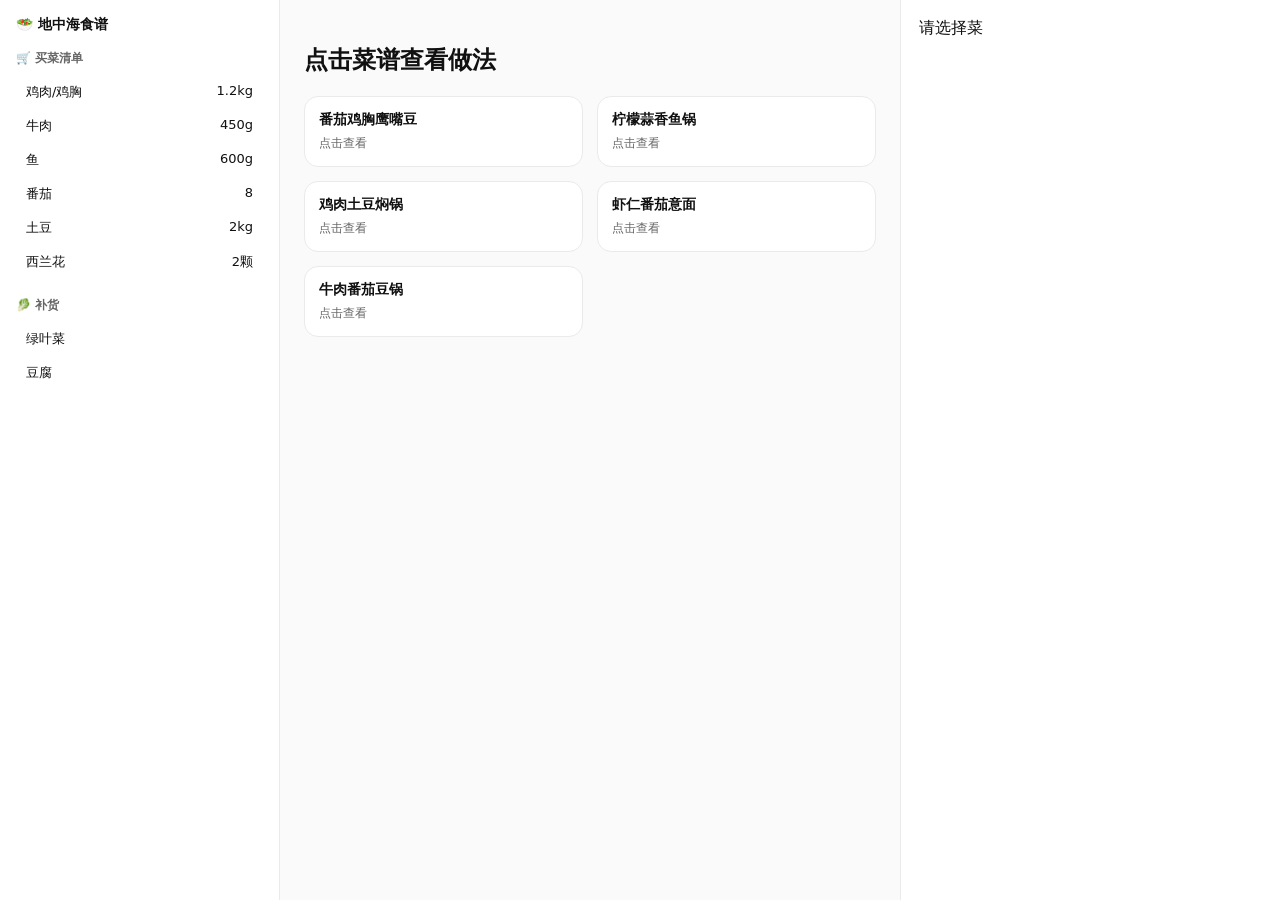
==== meal-plan/index.html @ 196e253c "deploy mediterranean meal planner (geist style) to pages" ====
<!doctype html>
<html lang="zh">
<head>
<meta charset="utf-8"/>
<meta name="viewport" content="width=device-width,initial-scale=1"/>
<title>地中海饮食一周食谱（孕妇版）</title>
<style>
:root{
  --bg:#fafafa;
  --card:#ffffff;
  --text:#111;
  --muted:#666;
  --line:#eaeaea;
  --soft:#f5f5f5;
  font-family: ui-sans-serif, system-ui, -apple-system, "Geist", "PingFang SC";
}
body{margin:0;background:var(--bg);color:var(--text);}
.app{display:grid;grid-template-columns:280px 1fr 380px;height:100vh;}
.sidebar{border-right:1px solid var(--line);padding:16px;overflow:auto;background:#fff;}
.logo{font-weight:700;font-size:14px;margin-bottom:16px;}
.section{margin-bottom:18px;}
.section h3{font-size:12px;color:var(--muted);margin:12px 0 8px;}
.item{padding:8px 10px;border-radius:10px;cursor:pointer;font-size:13px;display:flex;justify-content:space-between;}
.item:hover{background:var(--soft);}
.main{padding:24px;overflow:auto;}
.grid{display:grid;grid-template-columns:repeat(auto-fill,minmax(260px,1fr));gap:14px;}
.card{background:var(--card);border:1px solid var(--line);border-radius:14px;padding:14px;cursor:pointer;}
.card:hover{box-shadow:0 8px 30px rgba(0,0,0,.06);}
.title{font-weight:600;font-size:14px;}
.sub{font-size:12px;color:var(--muted);margin-top:6px;}
.panel{border-left:1px solid var(--line);background:#fff;padding:18px;overflow:auto;}
.badge{font-size:11px;background:var(--soft);padding:4px 8px;border-radius:999px;display:inline-block;margin-bottom:10px;}
.step{font-size:13px;margin:6px 0;line-height:1.6;}
@media(max-width:1100px){.app{grid-template-columns:1fr}.panel{display:none}}
</style>
</head>
<body>
<div class="app">
<aside class="sidebar">
<div class="logo">🥗 地中海食谱</div>
<div class="section">
<h3>🛒 买菜清单</h3>
<div class="item">鸡肉/鸡胸 <span>1.2kg</span></div>
<div class="item">牛肉 <span>450g</span></div>
<div class="item">鱼 <span>600g</span></div>
<div class="item">番茄 <span>8</span></div>
<div class="item">土豆 <span>2kg</span></div>
<div class="item">西兰花 <span>2颗</span></div>
</div>
<div class="section">
<h3>🥬 补货</h3>
<div class="item">绿叶菜</div>
<div class="item">豆腐</div>
</div>
</aside>
<main class="main">
<h2>点击菜谱查看做法</h2>
<div class="grid" id="grid"></div>
</main>
<aside class="panel" id="panel">请选择菜</aside>
</div>
<script>
const recipes=[
{t:"番茄鸡胸鹰嘴豆",s:["鸡胸切块+腌制","炒蒜+鸡肉","加番茄炒汁","加豆类煮熟"]},
{t:"柠檬蒜香鱼锅",s:["土豆先煮","鱼煎/焖","加柠檬汁","调味"]},
{t:"鸡肉土豆焖锅",s:["鸡肉炒白","加土豆","加水焖10分钟","收汁"]},
{t:"虾仁番茄意面",s:["煮意面","番茄炒汁","虾仁煮熟","混合翻炒"]},
{t:"牛肉番茄豆锅",s:["牛肉炒变色","番茄炒汁","加豆类","煮5分钟"]}
];
const grid=document.getElementById('grid');
const panel=document.getElementById('panel');
function render(){recipes.forEach((r,i)=>{const d=document.createElement('div');d.className='card';d.innerHTML=`<div class='title'>${r.t}</div><div class='sub'>点击查看</div>`;d.onclick=()=>show(i);grid.appendChild(d);});}
function show(i){const r=recipes[i];panel.innerHTML=`<div class='badge'>步骤</div><h2>${r.t}</h2>${r.s.map(x=>`<div class='step'>• ${x}</div>`).join('')}`;}
render();
</script>
</body>
</html>
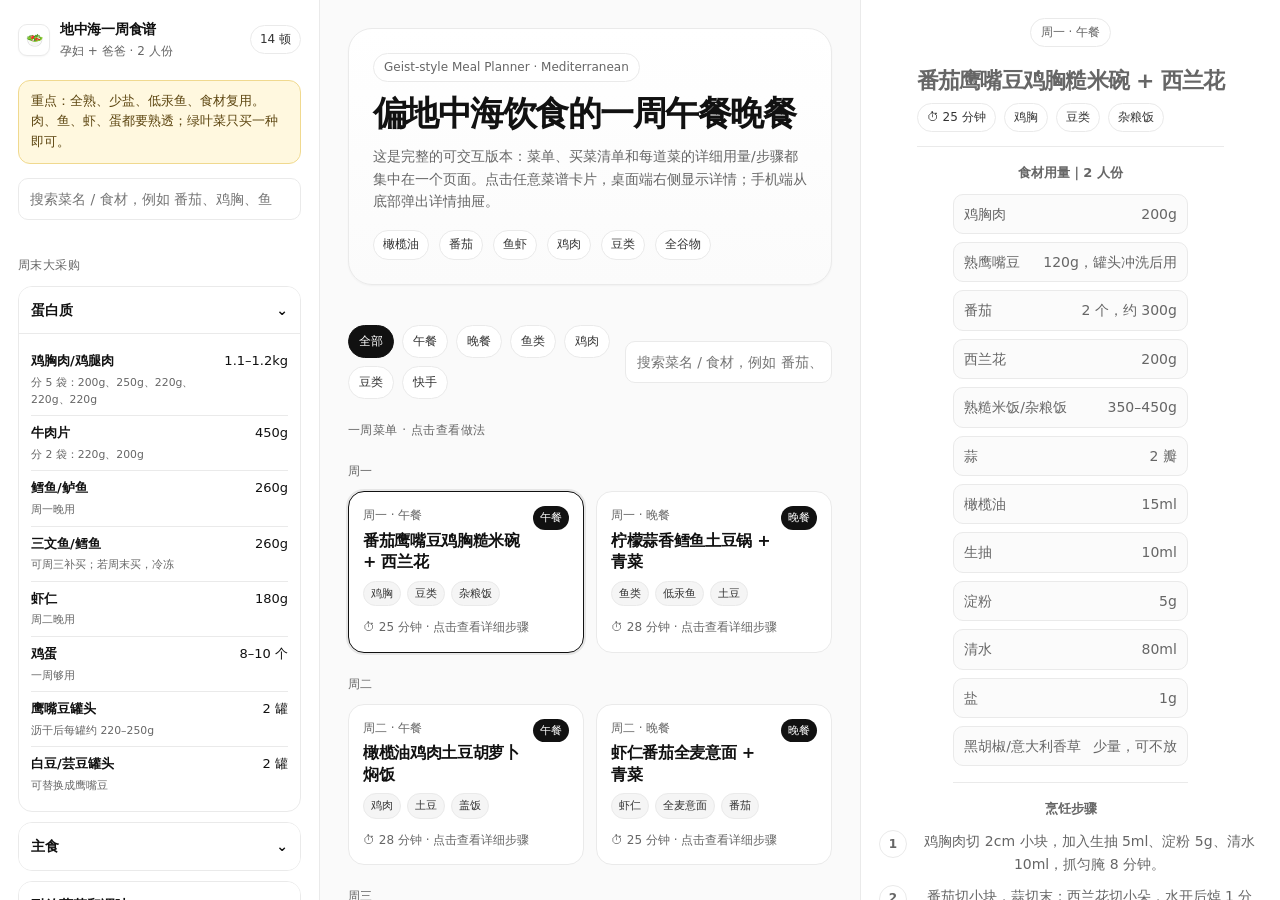
==== commit 9d86d984: "replace simplified page with complete responsive mediterranean meal planner" ====
--- a/meal-plan/index.html
+++ b/meal-plan/index.html
@@ -1,77 +1,92 @@
 <!doctype html>
-<html lang="zh">
+<html lang='zh-CN'>
 <head>
-<meta charset="utf-8"/>
-<meta name="viewport" content="width=device-width,initial-scale=1"/>
-<title>地中海饮食一周食谱（孕妇版）</title>
-<style>
-:root{
-  --bg:#fafafa;
-  --card:#ffffff;
-  --text:#111;
-  --muted:#666;
-  --line:#eaeaea;
-  --soft:#f5f5f5;
-  font-family: ui-sans-serif, system-ui, -apple-system, "Geist", "PingFang SC";
-}
-body{margin:0;background:var(--bg);color:var(--text);}
-.app{display:grid;grid-template-columns:280px 1fr 380px;height:100vh;}
-.sidebar{border-right:1px solid var(--line);padding:16px;overflow:auto;background:#fff;}
-.logo{font-weight:700;font-size:14px;margin-bottom:16px;}
-.section{margin-bottom:18px;}
-.section h3{font-size:12px;color:var(--muted);margin:12px 0 8px;}
-.item{padding:8px 10px;border-radius:10px;cursor:pointer;font-size:13px;display:flex;justify-content:space-between;}
-.item:hover{background:var(--soft);}
-.main{padding:24px;overflow:auto;}
-.grid{display:grid;grid-template-columns:repeat(auto-fill,minmax(260px,1fr));gap:14px;}
-.card{background:var(--card);border:1px solid var(--line);border-radius:14px;padding:14px;cursor:pointer;}
-.card:hover{box-shadow:0 8px 30px rgba(0,0,0,.06);}
-.title{font-weight:600;font-size:14px;}
-.sub{font-size:12px;color:var(--muted);margin-top:6px;}
-.panel{border-left:1px solid var(--line);background:#fff;padding:18px;overflow:auto;}
-.badge{font-size:11px;background:var(--soft);padding:4px 8px;border-radius:999px;display:inline-block;margin-bottom:10px;}
-.step{font-size:13px;margin:6px 0;line-height:1.6;}
-@media(max-width:1100px){.app{grid-template-columns:1fr}.panel{display:none}}
-</style>
+  <meta charset='utf-8'>
+  <meta name='viewport' content='width=device-width, initial-scale=1, viewport-fit=cover'>
+  <meta name='theme-color' content='#fafafa'>
+  <title>地中海饮食一周食谱｜孕妇 + 爸爸</title>
+  <link rel='stylesheet' href='./styles.css'>
 </head>
 <body>
-<div class="app">
-<aside class="sidebar">
-<div class="logo">🥗 地中海食谱</div>
-<div class="section">
-<h3>🛒 买菜清单</h3>
-<div class="item">鸡肉/鸡胸 <span>1.2kg</span></div>
-<div class="item">牛肉 <span>450g</span></div>
-<div class="item">鱼 <span>600g</span></div>
-<div class="item">番茄 <span>8</span></div>
-<div class="item">土豆 <span>2kg</span></div>
-<div class="item">西兰花 <span>2颗</span></div>
-</div>
-<div class="section">
-<h3>🥬 补货</h3>
-<div class="item">绿叶菜</div>
-<div class="item">豆腐</div>
-</div>
-</aside>
-<main class="main">
-<h2>点击菜谱查看做法</h2>
-<div class="grid" id="grid"></div>
-</main>
-<aside class="panel" id="panel">请选择菜</aside>
-</div>
-<script>
-const recipes=[
-{t:"番茄鸡胸鹰嘴豆",s:["鸡胸切块+腌制","炒蒜+鸡肉","加番茄炒汁","加豆类煮熟"]},
-{t:"柠檬蒜香鱼锅",s:["土豆先煮","鱼煎/焖","加柠檬汁","调味"]},
-{t:"鸡肉土豆焖锅",s:["鸡肉炒白","加土豆","加水焖10分钟","收汁"]},
-{t:"虾仁番茄意面",s:["煮意面","番茄炒汁","虾仁煮熟","混合翻炒"]},
-{t:"牛肉番茄豆锅",s:["牛肉炒变色","番茄炒汁","加豆类","煮5分钟"]}
-];
-const grid=document.getElementById('grid');
-const panel=document.getElementById('panel');
-function render(){recipes.forEach((r,i)=>{const d=document.createElement('div');d.className='card';d.innerHTML=`<div class='title'>${r.t}</div><div class='sub'>点击查看</div>`;d.onclick=()=>show(i);grid.appendChild(d);});}
-function show(i){const r=recipes[i];panel.innerHTML=`<div class='badge'>步骤</div><h2>${r.t}</h2>${r.s.map(x=>`<div class='step'>• ${x}</div>`).join('')}`;}
-render();
-</script>
+  <div class='mobile-bar' id='mobileTabs'></div>
+
+  <div class='app-shell'>
+    <aside class='sidebar'>
+      <div class='brand'>
+        <div style='display:flex;gap:10px;align-items:center'>
+          <div class='brand-mark'>🥗</div>
+          <div>
+            <div class='brand-title'>地中海一周食谱</div>
+            <div class='brand-sub'>孕妇 + 爸爸 · 2 人份</div>
+          </div>
+        </div>
+        <span class='pill'>14 顿</span>
+      </div>
+
+      <div class='note' style='margin-bottom:14px'>
+        重点：全熟、少盐、低汞鱼、食材复用。肉、鱼、虾、蛋都要熟透；绿叶菜只买一种即可。
+      </div>
+
+      <input id='mobileSearch' class='search' style='width:100%;margin:0 0 14px' placeholder='搜索菜名 / 食材，例如 番茄、鸡胸、鱼'>
+
+      <div class='section-title'>周末大采购</div>
+      <div id='weekendShopping'></div>
+
+      <div class='section-title'>周三晚 / 周四早补货</div>
+      <div id='midweekShopping'></div>
+
+      <div style='display:flex;gap:8px;flex-wrap:wrap;margin-top:14px'>
+        <button class='btn' id='copyBtn' type='button'>复制买菜清单</button>
+        <button class='btn' id='printBtn' type='button'>打印</button>
+      </div>
+    </aside>
+
+    <main class='main'>
+      <section class='hero'>
+        <div class='hero-card'>
+          <div class='kicker'>Geist-style Meal Planner · Mediterranean</div>
+          <h1>偏地中海饮食的一周午餐晚餐</h1>
+          <p>
+            这是完整的可交互版本：菜单、买菜清单和每道菜的详细用量/步骤都集中在一个页面。点击任意菜谱卡片，桌面端右侧显示详情；手机端从底部弹出详情抽屉。
+          </p>
+          <div class='hero-actions'>
+            <span class='pill'>橄榄油</span>
+            <span class='pill'>番茄</span>
+            <span class='pill'>鱼虾</span>
+            <span class='pill'>鸡肉</span>
+            <span class='pill'>豆类</span>
+            <span class='pill'>全谷物</span>
+          </div>
+        </div>
+      </section>
+
+      <section class='content'>
+        <div class='toolbar'>
+          <div class='tabs' id='desktopTabs'></div>
+          <input id='search' class='search' placeholder='搜索菜名 / 食材，例如 番茄、鸡胸、鱼'>
+        </div>
+
+        <div class='section-title'>一周菜单 · 点击查看做法</div>
+        <div id='recipeList'></div>
+      </section>
+    </main>
+
+    <aside class='panel'>
+      <div id='detail' class='panel-empty'>
+        <div>
+          <div style='font-size:28px'>🍽️</div>
+          <p>请选择一道菜查看详细步骤</p>
+        </div>
+      </div>
+    </aside>
+  </div>
+
+  <div id='scrim' class='scrim'></div>
+  <aside id='drawer' class='drawer'>
+    <button id='closeDrawer' class='drawer-close' type='button'>×</button>
+    <div id='drawerBody'></div>
+  </aside>
+
+  <script src='./app.js'></script>
 </body>
 </html>
--- a/meal-plan/styles.css
+++ b/meal-plan/styles.css
@@ -0,0 +1,30 @@
+:root{
+  color-scheme:light;
+  --bg:#fafafa;
+  --surface:#fff;
+  --surface-2:#f5f5f5;
+  --text:#111;
+  --muted:#666;
+  --muted-2:#8a8a8a;
+  --border:#eaeaea;
+  --border-strong:#d8d8d8;
+  --shadow:0 12px 40px rgba(0,0,0,.08);
+  --radius:16px;
+  --radius-sm:10px;
+  --max:1220px;
+  font-family:Geist,ui-sans-serif,system-ui,-apple-system,BlinkMacSystemFont,'Segoe UI','PingFang SC','Hiragino Sans GB','Microsoft YaHei',Arial,sans-serif;
+}
+*{box-sizing:border-box}
+html{scroll-behavior:smooth}
+body{margin:0;background:var(--bg);color:var(--text);font-size:14px;line-height:1.6;-webkit-font-smoothing:antialiased}
+button,input{font:inherit;color:inherit}
+button{cursor:pointer}
+.app-shell{min-height:100vh;display:grid;grid-template-columns:320px minmax(0,1fr) 420px;background:var(--bg)}
+.sidebar{height:100vh;position:sticky;top:0;overflow:auto;border-right:1px solid var(--border);background:rgba(255,255,255,.92);backdrop-filter:saturate(180%) blur(18px);padding:18px}
+.brand{display:flex;align-items:center;justify-content:space-between;gap:12px;margin-bottom:18px}
+.brand-mark{width:32px;height:32px;border:1px solid var(--border);border-radius:9px;display:grid;place-items:center;background:#fff;box-shadow:0 1px 2px rgba(0,0,0,.04)}
+.brand-title{font-weight:650;letter-spacing:-.02em}.brand-sub{font-size:12px;color:var(--muted);margin-top:2px}.pill{display:inline-flex;align-items:center;gap:6px;border:1px solid var(--border);background:#fff;border-radius:999px;padding:4px 9px;font-size:12px;color:#333;white-space:nowrap}.hero{max-width:var(--max);margin:0 auto;padding:28px 28px 10px}.hero-card{background:linear-gradient(180deg,#fff,#fbfbfb);border:1px solid var(--border);border-radius:24px;padding:24px;box-shadow:0 1px 2px rgba(0,0,0,.04)}
+.kicker{display:inline-flex;gap:8px;align-items:center;color:var(--muted);font-size:12px;border:1px solid var(--border);background:#fff;border-radius:999px;padding:4px 10px;margin-bottom:12px}.hero h1{margin:0;font-size:34px;line-height:1.15;letter-spacing:-.045em}.hero p{max-width:820px;color:var(--muted);margin:12px 0 0}.hero-actions{display:flex;gap:10px;flex-wrap:wrap;margin-top:18px}.btn{border:1px solid var(--border);border-radius:10px;background:#fff;padding:8px 12px;font-weight:560;transition:.15s ease}.btn:hover{border-color:var(--border-strong);transform:translateY(-1px)}.btn.primary{background:#111;color:#fff;border-color:#111}.btn.ghost{background:transparent}.main{min-width:0;overflow:auto;height:100vh}.content{max-width:var(--max);margin:0 auto;padding:12px 28px 60px}.toolbar{display:flex;align-items:center;justify-content:space-between;gap:12px;margin:18px 0 14px}.search{width:280px;border:1px solid var(--border);background:#fff;border-radius:10px;padding:9px 11px;outline:none}.search:focus{border-color:#111;box-shadow:0 0 0 3px rgba(0,0,0,.08)}.tabs{display:flex;gap:8px;flex-wrap:wrap}.tab{border:1px solid var(--border);background:#fff;color:#333;border-radius:999px;padding:6px 10px;font-size:12px}.tab.active{background:#111;color:#fff;border-color:#111}.section-title{font-size:12px;letter-spacing:.04em;text-transform:uppercase;color:var(--muted);margin:22px 0 10px}.menu-grid{display:grid;grid-template-columns:repeat(2,minmax(0,1fr));gap:12px}.recipe-card{border:1px solid var(--border);background:#fff;border-radius:var(--radius);padding:14px;text-align:left;transition:.16s ease;min-height:138px;display:flex;flex-direction:column;justify-content:space-between}.recipe-card:hover{border-color:#cfcfcf;box-shadow:0 10px 30px rgba(0,0,0,.06);transform:translateY(-2px)}.recipe-card.active{border-color:#111;box-shadow:0 0 0 2px rgba(0,0,0,.08)}.recipe-top{display:flex;justify-content:space-between;gap:10px;align-items:flex-start}.day{font-size:12px;color:var(--muted)}.recipe-name{font-size:16px;line-height:1.35;font-weight:650;letter-spacing:-.02em;margin:4px 0 8px}.meta-row{display:flex;gap:6px;flex-wrap:wrap}.tag{font-size:11px;color:#333;background:var(--surface-2);border:1px solid var(--border);border-radius:999px;padding:3px 7px}.meal-badge{font-size:11px;color:#fff;background:#111;border-radius:999px;padding:3px 7px;white-space:nowrap}.hint{color:var(--muted);font-size:12px;margin-top:12px}.panel{height:100vh;position:sticky;top:0;overflow:auto;background:#fff;border-left:1px solid var(--border);padding:18px}.panel-empty{height:100%;display:grid;place-items:center;text-align:center;color:var(--muted)}.detail-header{padding-bottom:14px;border-bottom:1px solid var(--border)}.detail-header h2{margin:8px 0 8px;font-size:22px;line-height:1.25;letter-spacing:-.035em}.detail-meta{display:flex;gap:8px;flex-wrap:wrap}.detail-block{padding:16px 0;border-bottom:1px solid var(--border)}.detail-block h3{font-size:13px;margin:0 0 10px}.ingredients{display:grid;gap:8px}.ingredient{display:flex;align-items:flex-start;justify-content:space-between;gap:12px;border:1px solid var(--border);background:#fbfbfb;border-radius:10px;padding:8px 10px}.ingredient span:last-child{color:var(--muted);white-space:nowrap}.steps{counter-reset:step;display:grid;gap:10px}.step{display:grid;grid-template-columns:28px 1fr;gap:10px;align-items:start}.step::before{counter-increment:step;content:counter(step);width:26px;height:26px;border:1px solid var(--border);border-radius:50%;display:grid;place-items:center;background:#fff;font-size:12px;font-weight:650}.note{border:1px solid #f0d98f;background:#fff8df;color:#5d4611;border-radius:12px;padding:10px 12px;font-size:13px}.shopping-group{border:1px solid var(--border);border-radius:14px;background:#fff;margin-bottom:10px;overflow:hidden}.shopping-head{width:100%;border:0;background:#fff;padding:12px 12px;display:flex;justify-content:space-between;align-items:center;font-weight:650;text-align:left}.shopping-body{display:none;border-top:1px solid var(--border);padding:10px 12px}.shopping-group.open .shopping-body{display:block}.shopping-item{display:grid;grid-template-columns:1fr auto;gap:10px;padding:7px 0;border-bottom:1px solid var(--border);font-size:13px}.shopping-item:last-child{border-bottom:0}.shopping-item small{display:block;color:var(--muted);margin-top:2px}.mobile-bar{display:none}.scrim{display:none}.drawer{display:none}
+@media(max-width:1180px){.app-shell{grid-template-columns:300px minmax(0,1fr)}.panel{display:none}.menu-grid{grid-template-columns:repeat(2,minmax(0,1fr))}.drawer{display:block;position:fixed;left:0;right:0;bottom:0;max-height:86vh;background:#fff;border-radius:22px 22px 0 0;box-shadow:0 -18px 60px rgba(0,0,0,.18);transform:translateY(105%);transition:.22s ease;z-index:60;overflow:auto;padding:16px 18px 28px}.drawer.open{transform:translateY(0)}.scrim{display:block;position:fixed;inset:0;background:rgba(0,0,0,.32);opacity:0;pointer-events:none;transition:.2s ease;z-index:50}.scrim.open{opacity:1;pointer-events:auto}.drawer-close{position:sticky;top:0;float:right;border:1px solid var(--border);background:#fff;border-radius:999px;width:32px;height:32px;z-index:3}}
+@media(max-width:820px){body{font-size:13px}.app-shell{display:block}.sidebar{position:relative;height:auto;border-right:0;border-bottom:1px solid var(--border);padding:12px;background:#fff}.brand{margin-bottom:10px}.mobile-bar{display:flex;position:sticky;top:0;z-index:30;background:rgba(250,250,250,.9);backdrop-filter:saturate(180%) blur(14px);border-bottom:1px solid var(--border);padding:10px 12px;gap:8px;overflow:auto}.mobile-bar .tab{flex:0 0 auto}.hero{padding:16px 12px 8px}.hero-card{border-radius:18px;padding:18px}.hero h1{font-size:26px}.hero-actions{display:none}.content{padding:8px 12px 96px}.toolbar{display:block}.toolbar .tabs{display:none}.search{width:100%;margin-top:10px}.menu-grid{grid-template-columns:1fr}.recipe-card{min-height:auto;padding:13px}.recipe-name{font-size:15px}.section-title{margin-top:16px}.shopping-group{margin-bottom:8px}.shopping-body{max-height:220px;overflow:auto}.drawer{max-height:88vh;padding:14px 14px 28px}.detail-header h2{font-size:20px}.ingredient{font-size:13px}.step{grid-template-columns:26px 1fr}.main{height:auto;overflow:visible}}
+@media(max-width:420px){.hero h1{font-size:24px}.meta-row{gap:5px}.tag,.meal-badge{font-size:10px}.recipe-top{gap:6px}.ingredient{display:block}.ingredient span:last-child{display:block;margin-top:2px;white-space:normal}}
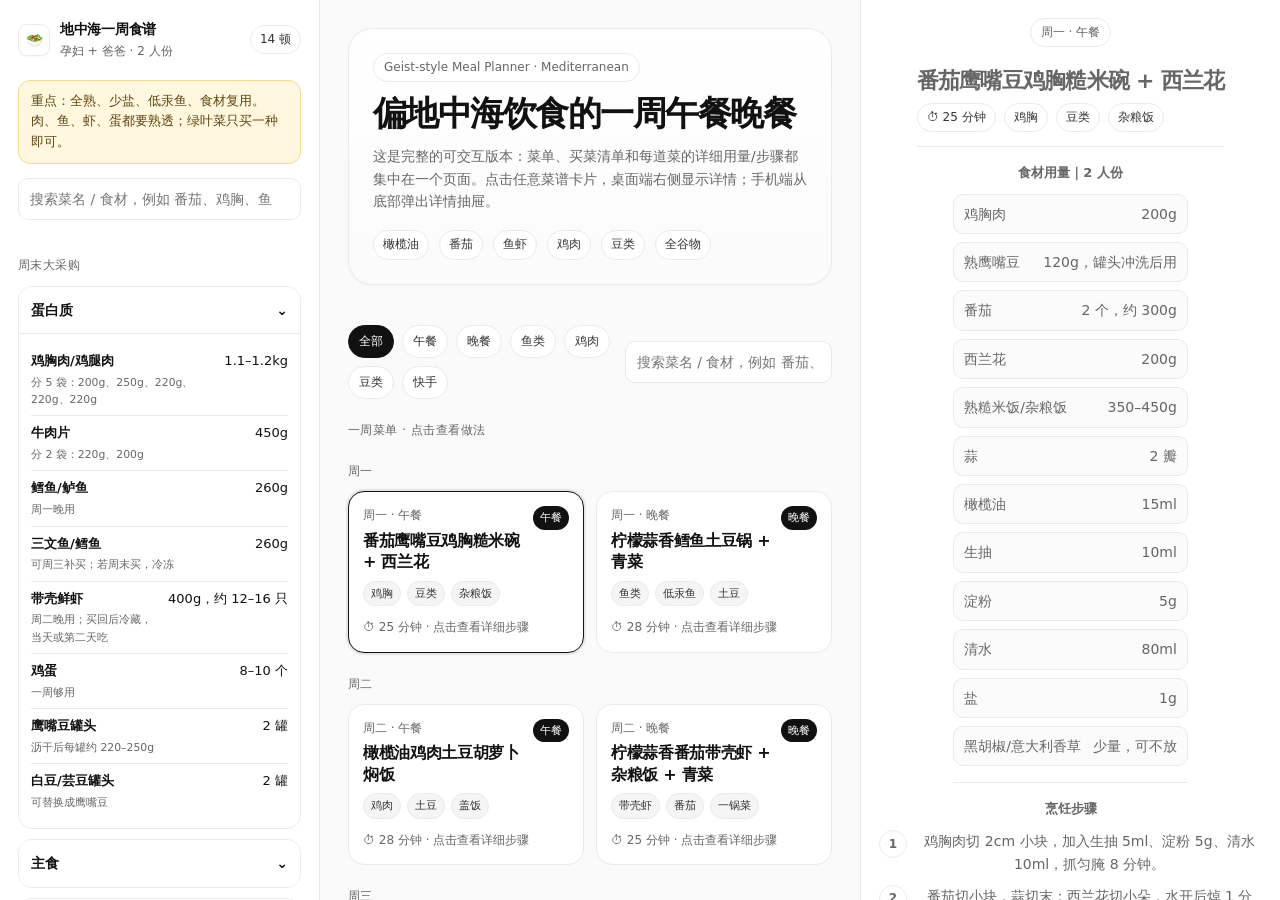
==== commit 8f68b6a8: "load shell-on shrimp recipe update" ====
--- a/meal-plan/index.html
+++ b/meal-plan/index.html
@@ -88,5 +88,6 @@
   </aside>
 
   <script src='./app.js'></script>
+  <script src='./shell-shrimp.js'></script>
 </body>
 </html>
